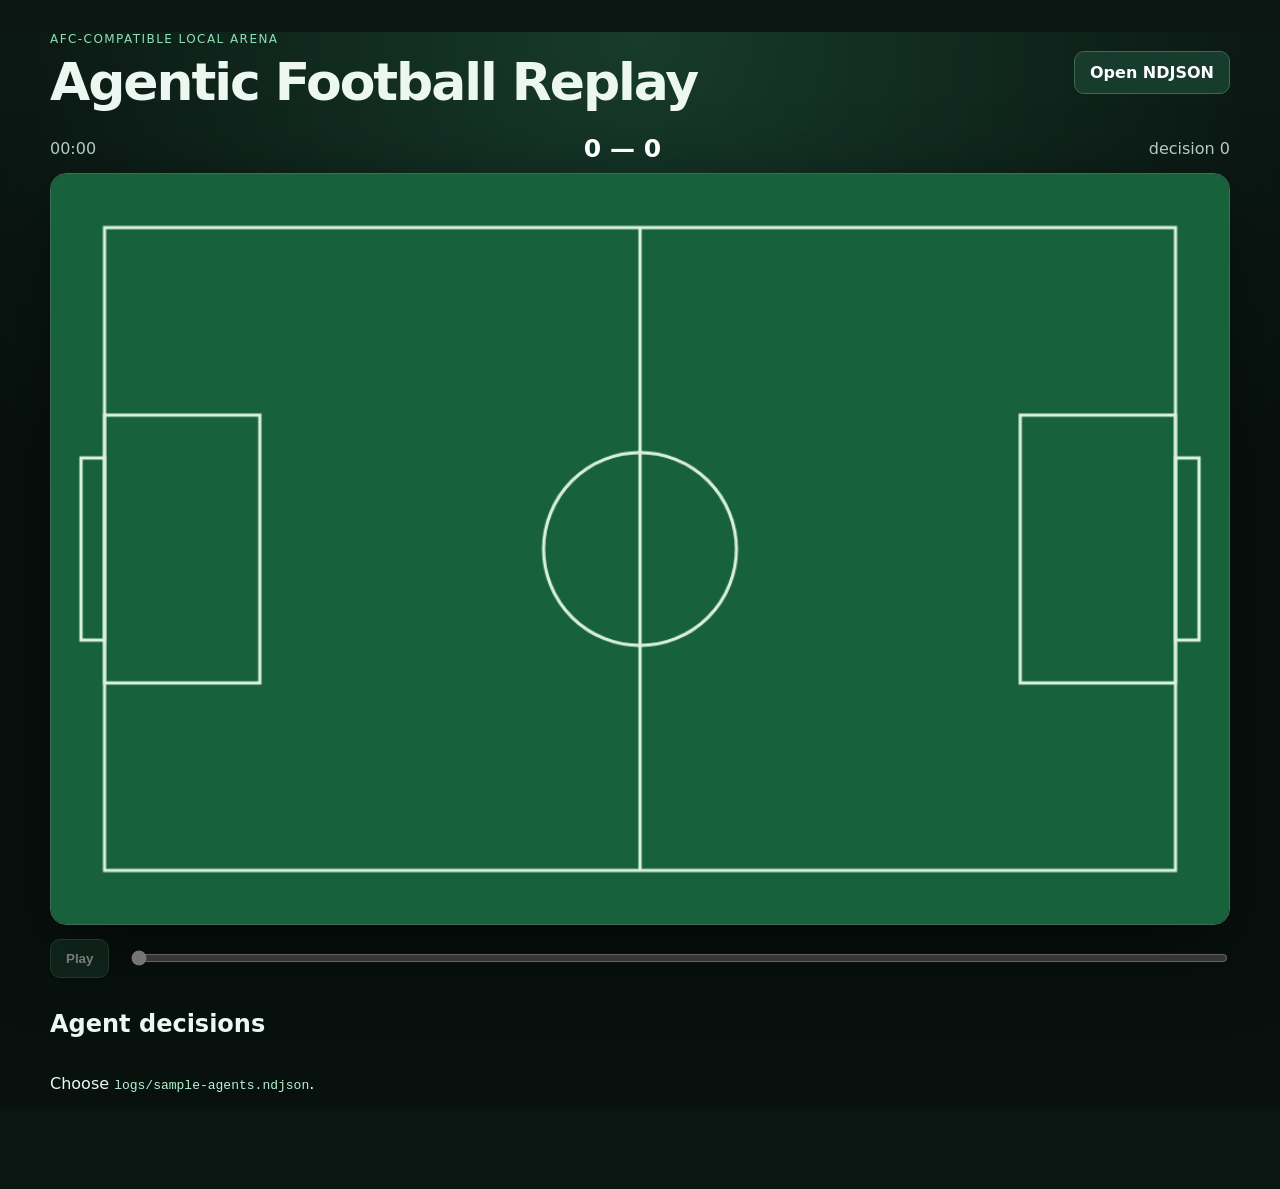
==== viewer/index.html @ 4b37fff6 "add agentic football training arena" ====
<!doctype html>
<html lang="en">
<head>
  <meta charset="utf-8">
  <meta name="viewport" content="width=device-width, initial-scale=1">
  <title>Agentic Football Replay</title>
  <link rel="stylesheet" href="style.css">
</head>
<body>
  <main>
    <header>
      <div>
        <p class="eyebrow">AFC-compatible local arena</p>
        <h1>Agentic Football Replay</h1>
      </div>
      <label class="file">Open NDJSON<input id="file" type="file" accept=".ndjson,.jsonl"></label>
    </header>
    <section class="scorebar">
      <span id="clock">00:00</span>
      <strong><span id="homeScore">0</span> — <span id="awayScore">0</span></strong>
      <span id="tick">decision 0</span>
    </section>
    <canvas id="pitch" width="1100" height="700"></canvas>
    <section class="controls">
      <button id="play" disabled>Play</button>
      <input id="range" type="range" min="0" max="0" value="0" disabled>
    </section>
    <section>
      <h2>Agent decisions</h2>
      <div id="decisions" class="grid"><p>Choose <code>logs/sample-agents.ndjson</code>.</p></div>
    </section>
  </main>
  <script src="app.js"></script>
</body>
</html>
---- viewer/style.css ----
:root { color-scheme: dark; font-family: Inter, ui-sans-serif, system-ui, sans-serif; background:#0b1512; color:#edf7f1; }
* { box-sizing:border-box; }
body { margin:0; background:radial-gradient(circle at top,#173b2c,#08110e 60%); }
main { width:min(1180px,calc(100% - 32px)); margin:32px auto 80px; }
header,.scorebar,.controls { display:flex; align-items:center; justify-content:space-between; gap:20px; }
h1 { margin:0; font-size:clamp(28px,5vw,52px); letter-spacing:-.04em; }
h2 { margin-top:32px; }
.eyebrow { margin:0 0 6px; color:#8ee0b5; text-transform:uppercase; letter-spacing:.12em; font-size:12px; }
.file,button { cursor:pointer; border:1px solid #3b6b55; background:#173b2c; color:#fff; border-radius:10px; padding:11px 15px; font-weight:700; }
.file input { display:none; }
.scorebar { margin:22px 0 10px; font-variant-numeric:tabular-nums; color:#b5ccbf; }
.scorebar strong { color:white; font-size:25px; }
canvas { display:block; width:100%; height:auto; border:1px solid #416b57; border-radius:16px; box-shadow:0 24px 80px #0008; }
.controls { margin-top:14px; }
.controls input { flex:1; accent-color:#7be0ab; }
button:disabled { opacity:.45; cursor:default; }
.grid { display:grid; grid-template-columns:repeat(auto-fit,minmax(190px,1fr)); gap:10px; }
.card { background:#12231c; border:1px solid #28493a; border-radius:12px; padding:12px; }
.card.home { border-top:3px solid #63a6ff; }.card.away { border-top:3px solid #ff6d78; }
.card p { margin:5px 0; color:#a9c0b4; font-size:13px; }.card strong { color:#fff; }
.ok { color:#7be0ab; }.bad { color:#ff8992; }
code { color:#b5f3d0; }
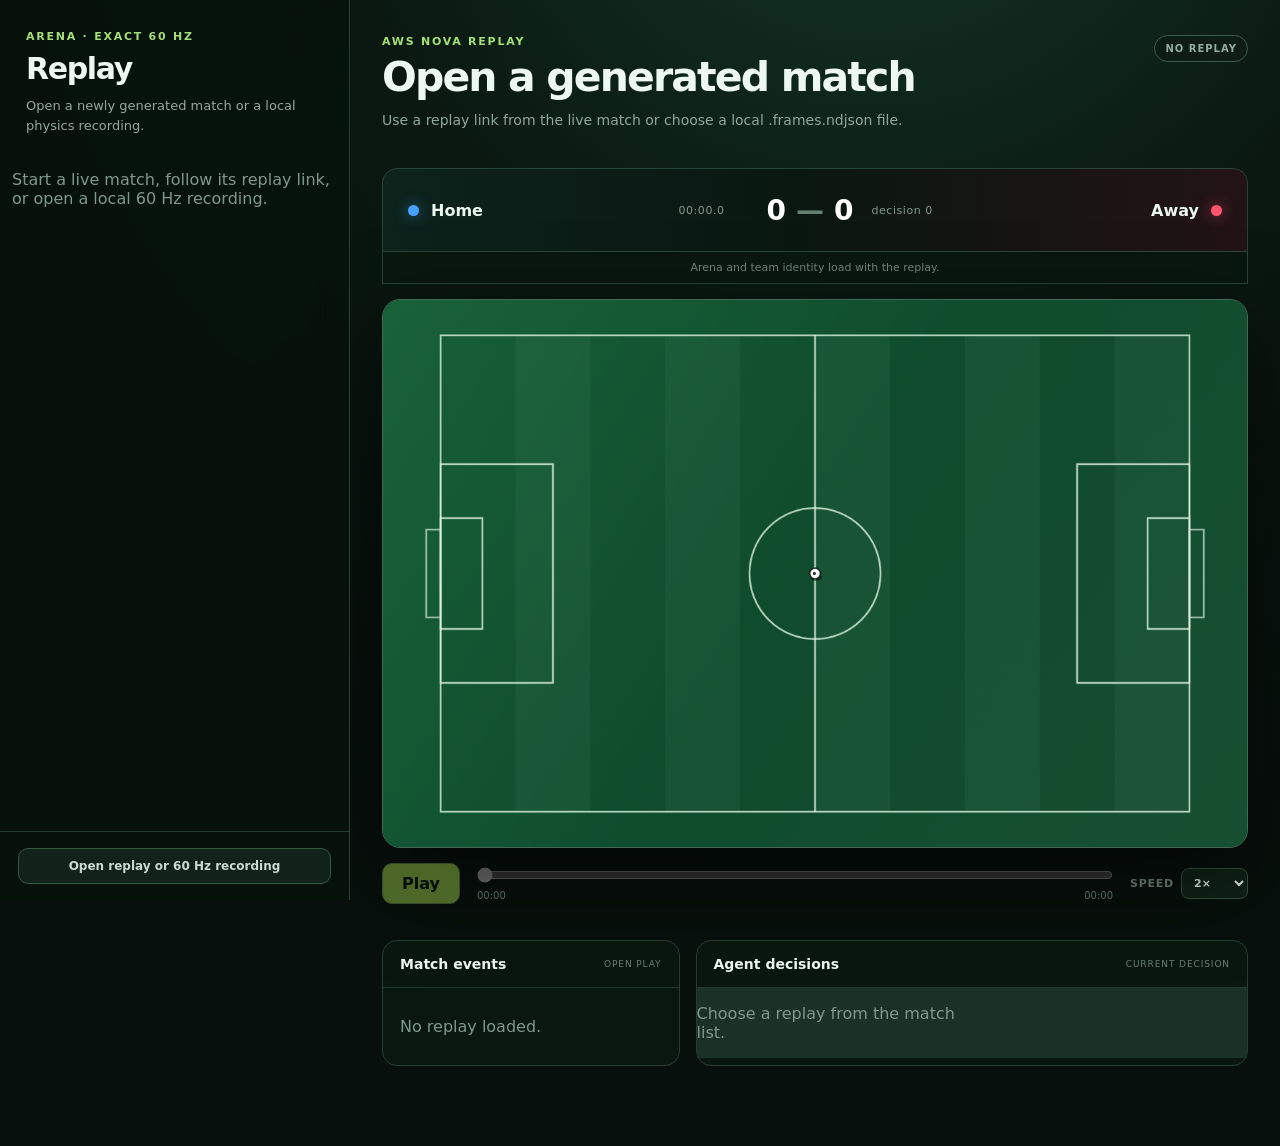
==== commit 8bbee9d1: "Add remote Nova team workshop baseline" ====
--- a/viewer/index.html
+++ b/viewer/index.html
@@ -3,33 +3,31 @@
 <head>
   <meta charset="utf-8">
   <meta name="viewport" content="width=device-width, initial-scale=1">
-  <title>Agentic Football Replay</title>
+  <meta name="theme-color" content="#07130e">
+  <title>Tiki Taka — Replay</title>
+  <link rel="icon" href="/favicon.ico">
   <link rel="stylesheet" href="style.css">
 </head>
 <body>
-  <main>
-    <header>
-      <div>
-        <p class="eyebrow">AFC-compatible local arena</p>
-        <h1>Agentic Football Replay</h1>
+  <div class="app-shell">
+    <aside class="replay-library" aria-label="Match replay">
+      <div class="library-heading">
+        <p class="eyebrow">Arena · exact 60 Hz</p>
+        <h1>Replay</h1>
+        <p class="library-intro">Open a newly generated match or a local physics recording.</p>
       </div>
-      <label class="file">Open NDJSON<input id="file" type="file" accept=".ndjson,.jsonl"></label>
-    </header>
-    <section class="scorebar">
-      <span id="clock">00:00</span>
-      <strong><span id="homeScore">0</span> — <span id="awayScore">0</span></strong>
-      <span id="tick">decision 0</span>
-    </section>
-    <canvas id="pitch" width="1100" height="700"></canvas>
-    <section class="controls">
-      <button id="play" disabled>Play</button>
-      <input id="range" type="range" min="0" max="0" value="0" disabled>
-    </section>
-    <section>
-      <h2>Agent decisions</h2>
-      <div id="decisions" class="grid"><p>Choose <code>logs/sample-agents.ndjson</code>.</p></div>
-    </section>
-  </main>
-  <script src="app.js"></script>
+      <nav id="replayList" class="replay-list" aria-live="polite"></nav>
+      <div class="library-footer"><label class="file">Open replay or 60 Hz recording<input id="file" type="file" accept=".ndjson,.jsonl"></label></div>
+    </aside>
+    <main class="replay-stage">
+      <header class="stage-heading"><div><p id="matchKicker" class="eyebrow">AWS Nova replay</p><h2 id="matchTitle">Open a generated match</h2><p id="matchReason" class="match-reason">Use the link produced after a live match or open a local recording.</p></div><span id="playbackState" class="status-pill">Ready</span></header>
+      <section class="scoreboard" aria-label="Match score"><div class="team home-team"><span class="team-dot"></span><strong id="homeName">Home</strong></div><div class="score-lockup"><span id="clock">00:00.0</span><strong><span id="homeScore">0</span><span class="score-separator">—</span><span id="awayScore">0</span></strong><span id="tick">decision 0</span></div><div class="team away-team"><strong id="awayName">Away</strong><span class="team-dot"></span></div></section>
+      <p id="metadata" class="metadata">Arena and team identity load with the replay.</p>
+      <div class="pitch-frame"><canvas id="pitch" width="1200" height="760" aria-label="Animated football match replay"></canvas><button id="canvasPlay" class="canvas-play" type="button" aria-label="Play replay" disabled>▶</button></div>
+      <section class="transport" aria-label="Replay controls"><button id="play" class="play-button" type="button" disabled>Play</button><div class="timeline-wrap"><input id="range" aria-label="Replay position" type="range" min="0" max="0" step="0.01" value="0" disabled><div class="timeline-labels"><span id="elapsed">00:00</span><span id="duration">00:00</span></div></div><label class="speed-control">Speed<select id="speed" aria-label="Playback speed"><option value="0.5">0.5×</option><option value="1">1×</option><option value="2" selected>2×</option><option value="4">4×</option></select></label></section>
+      <section class="match-detail"><article class="event-panel"><div class="section-title"><h3>Match events</h3><span id="playMode">OPEN PLAY</span></div><div id="events" class="event-feed"><p class="muted">No replay loaded.</p></div></article><article class="decision-panel"><div class="section-title"><h3>Agent decisions</h3><span>Current decision</span></div><div id="decisions" class="decision-grid"><p class="muted">Choose a replay from the match list.</p></div></article></section>
+    </main>
+  </div>
+  <script src="app.js?v=20260825-portable-recording"></script>
 </body>
 </html>
--- a/viewer/style.css
+++ b/viewer/style.css
@@ -1,22 +1,179 @@
-:root { color-scheme: dark; font-family: Inter, ui-sans-serif, system-ui, sans-serif; background:#0b1512; color:#edf7f1; }
-* { box-sizing:border-box; }
-body { margin:0; background:radial-gradient(circle at top,#173b2c,#08110e 60%); }
-main { width:min(1180px,calc(100% - 32px)); margin:32px auto 80px; }
-header,.scorebar,.controls { display:flex; align-items:center; justify-content:space-between; gap:20px; }
-h1 { margin:0; font-size:clamp(28px,5vw,52px); letter-spacing:-.04em; }
-h2 { margin-top:32px; }
-.eyebrow { margin:0 0 6px; color:#8ee0b5; text-transform:uppercase; letter-spacing:.12em; font-size:12px; }
-.file,button { cursor:pointer; border:1px solid #3b6b55; background:#173b2c; color:#fff; border-radius:10px; padding:11px 15px; font-weight:700; }
-.file input { display:none; }
-.scorebar { margin:22px 0 10px; font-variant-numeric:tabular-nums; color:#b5ccbf; }
-.scorebar strong { color:white; font-size:25px; }
-canvas { display:block; width:100%; height:auto; border:1px solid #416b57; border-radius:16px; box-shadow:0 24px 80px #0008; }
-.controls { margin-top:14px; }
-.controls input { flex:1; accent-color:#7be0ab; }
-button:disabled { opacity:.45; cursor:default; }
-.grid { display:grid; grid-template-columns:repeat(auto-fit,minmax(190px,1fr)); gap:10px; }
-.card { background:#12231c; border:1px solid #28493a; border-radius:12px; padding:12px; }
-.card.home { border-top:3px solid #63a6ff; }.card.away { border-top:3px solid #ff6d78; }
-.card p { margin:5px 0; color:#a9c0b4; font-size:13px; }.card strong { color:#fff; }
-.ok { color:#7be0ab; }.bad { color:#ff8992; }
-code { color:#b5f3d0; }
+:root {
+  color-scheme: dark;
+  font-family: Inter, ui-sans-serif, system-ui, -apple-system, BlinkMacSystemFont, "Segoe UI", sans-serif;
+  background: #07100c;
+  color: #edf8f1;
+  font-synthesis: none;
+}
+
+* { box-sizing: border-box; }
+html { min-width: 320px; background: #07100c; }
+body { margin: 0; min-height: 100vh; background: radial-gradient(circle at 68% -20%, #173a29 0, #0a1811 34%, #07100c 68%); }
+button, input, select { font: inherit; }
+button, select, .file { cursor: pointer; }
+button:focus-visible, input:focus-visible, select:focus-visible, .file:focus-within { outline: 2px solid #d3ff64; outline-offset: 3px; }
+.sr-only { position: absolute; width: 1px; height: 1px; padding: 0; margin: -1px; overflow: hidden; clip: rect(0,0,0,0); white-space: nowrap; border: 0; }
+.muted { color: #7f998c; }
+.eyebrow { margin: 0 0 8px; color: #a6df77; text-transform: uppercase; letter-spacing: .16em; font-size: 11px; font-weight: 800; }
+
+.app-shell { display: grid; grid-template-columns: 350px minmax(0, 1fr); min-height: 100vh; }
+.replay-library { position: sticky; top: 0; height: 100vh; display: flex; flex-direction: column; border-right: 1px solid #264134; background: rgba(7, 18, 13, .9); backdrop-filter: blur(18px); z-index: 4; }
+.library-heading { padding: 30px 26px 18px; }
+.library-heading h1 { margin: 0; font-size: 30px; letter-spacing: -.045em; }
+.library-intro { margin: 10px 0 0; color: #95aa9f; font-size: 13px; line-height: 1.55; }
+.search { padding: 0 18px 16px; }
+.search input { width: 100%; border: 1px solid #294638; border-radius: 11px; background: #0c1c14; color: #eef9f2; padding: 11px 13px; font-size: 13px; }
+.search input::placeholder { color: #6f897c; }
+.replay-list { flex: 1; overflow: auto; padding: 0 12px 24px; scrollbar-color: #345744 transparent; scrollbar-width: thin; }
+.replay-group { margin: 0 0 17px; }
+.replay-group h2 { margin: 0 8px 8px; color: #7f998c; font-size: 10px; letter-spacing: .11em; text-transform: uppercase; }
+.replay-item { width: 100%; display: grid; grid-template-columns: minmax(0,1fr) auto; gap: 8px; align-items: center; border: 1px solid transparent; border-radius: 11px; padding: 10px 11px; text-align: left; color: #c9d8d0; background: transparent; transition: border-color .15s, background .15s, color .15s; }
+.replay-item:hover { background: #10251a; color: white; }
+.replay-item.active { border-color: #527a43; color: white; background: linear-gradient(110deg, #17351f, #12271c); box-shadow: inset 3px 0 #b6ee56; }
+.replay-item span:first-child { overflow: hidden; text-overflow: ellipsis; white-space: nowrap; font-size: 12px; font-weight: 700; }
+.replay-item .watch { color: #7e9b8c; font-size: 10px; text-transform: uppercase; letter-spacing: .08em; }
+.replay-item.active .watch { color: #cfff73; }
+.library-footer { border-top: 1px solid #233b30; padding: 16px 18px; }
+.file { display: block; width: 100%; border: 1px solid #365944; border-radius: 10px; padding: 10px 12px; text-align: center; color: #c9dbd1; background: #102219; font-size: 12px; font-weight: 750; }
+.file:hover { border-color: #79a95b; color: white; }
+.file input { display: none; }
+
+.replay-stage { width: min(1240px, calc(100% - 64px)); margin: 0 auto; padding: 35px 0 80px; }
+.stage-heading { min-height: 92px; display: flex; align-items: flex-start; justify-content: space-between; gap: 30px; }
+.stage-heading h2 { margin: 0; font-size: clamp(27px, 3.2vw, 46px); letter-spacing: -.045em; line-height: 1.05; }
+.match-reason { max-width: 830px; min-height: 40px; margin: 11px 0 0; color: #91a79b; line-height: 1.5; font-size: 14px; }
+.status-pill { flex: 0 0 auto; border: 1px solid #3d5c4b; border-radius: 100px; padding: 7px 10px; color: #94ad9f; background: #0d1d15; text-transform: uppercase; letter-spacing: .1em; font-size: 10px; font-weight: 800; }
+.status-pill.playing { border-color: #7aaa52; color: #d5ff85; box-shadow: 0 0 24px #92e24c22; }
+
+.scoreboard { display: grid; grid-template-columns: 1fr auto 1fr; align-items: center; min-height: 84px; margin-top: 18px; border: 1px solid #294438; border-radius: 15px 15px 0 0; background: linear-gradient(90deg, #0d231c, #0a1711 48%, #231316); overflow: hidden; }
+.team { min-width: 0; display: flex; align-items: center; gap: 12px; padding: 0 25px; font-size: clamp(12px, 1.25vw, 16px); }
+.team strong { overflow: hidden; text-overflow: ellipsis; white-space: nowrap; }
+.away-team { justify-content: flex-end; text-align: right; }
+.team-dot { width: 11px; height: 11px; flex: 0 0 auto; border-radius: 50%; background: #48a1ff; box-shadow: 0 0 14px #48a1ff88; }
+.away-team .team-dot { background: #ff5570; box-shadow: 0 0 14px #ff557088; }
+.score-lockup { display: grid; grid-template-columns: 70px auto 80px; align-items: center; gap: 18px; color: #83998d; font-variant-numeric: tabular-nums; font-size: 11px; letter-spacing: .05em; }
+.score-lockup > strong { color: white; font-size: 28px; letter-spacing: 0; white-space: nowrap; }
+.score-separator { padding: 0 10px; color: #638071; }
+.metadata { margin: 0; border: solid #294438; border-width: 0 1px 1px; padding: 9px 18px; color: #6f897c; background: #091710; text-align: center; font-size: 11px; }
+
+.pitch-frame { position: relative; margin-top: 15px; overflow: hidden; border: 1px solid #416854; border-radius: 18px; background: #123e27; box-shadow: 0 30px 90px #0009; }
+canvas { display: block; width: 100%; height: auto; aspect-ratio: 1200 / 760; }
+.canvas-play { position: absolute; inset: 50% auto auto 50%; width: 68px; height: 68px; transform: translate(-50%, -50%); border: 1px solid #d6ff9e88; border-radius: 50%; color: #efffd4; background: #07130dcc; backdrop-filter: blur(8px); font-size: 23px; padding-left: 5px; box-shadow: 0 10px 45px #0009; transition: opacity .2s, transform .2s; }
+.canvas-play:hover { transform: translate(-50%, -50%) scale(1.06); }
+.canvas-play.hidden { opacity: 0; pointer-events: none; }
+.canvas-play:disabled { opacity: 0; }
+
+.transport { display: flex; align-items: center; gap: 17px; margin-top: 15px; }
+.play-button { min-width: 78px; border: 1px solid #77a850; border-radius: 10px; padding: 10px 15px; color: #07100c; background: #b6ee56; font-weight: 850; }
+.play-button:hover { background: #c8ff69; }
+.play-button:disabled { opacity: .4; cursor: default; }
+.timeline-wrap { flex: 1; }
+.timeline-wrap input { width: 100%; margin: 0; accent-color: #b6ee56; }
+.timeline-labels { display: flex; justify-content: space-between; margin-top: 3px; color: #688075; font-size: 10px; font-variant-numeric: tabular-nums; }
+.speed-control { display: flex; align-items: center; gap: 7px; color: #758e81; font-size: 11px; text-transform: uppercase; letter-spacing: .07em; font-weight: 800; }
+.speed-control select { border: 1px solid #345443; border-radius: 8px; padding: 7px 8px; color: #e6f2eb; background: #102219; }
+
+.match-detail { display: grid; grid-template-columns: minmax(260px, .7fr) minmax(0, 1.3fr); gap: 16px; margin-top: 36px; }
+.match-detail article { min-width: 0; border: 1px solid #263e32; border-radius: 15px; background: #0b1912cc; }
+.section-title { display: flex; justify-content: space-between; align-items: center; border-bottom: 1px solid #223a2e; padding: 15px 17px; }
+.section-title h3 { margin: 0; font-size: 14px; }
+.section-title span { color: #688176; font-size: 9px; letter-spacing: .1em; text-transform: uppercase; }
+.event-feed { max-height: 285px; overflow: auto; padding: 13px 17px; }
+.event { display: flex; gap: 10px; align-items: baseline; border-bottom: 1px solid #162a20; padding: 7px 0; font-size: 11px; }
+.event:last-child { border: 0; }
+.event-type { color: #d8e8df; font-weight: 750; }
+.event-detail { color: #718b7e; }
+.decision-grid { display: grid; grid-template-columns: repeat(2, minmax(0,1fr)); gap: 1px; background: #1b3026; }
+.decision-card { min-width: 0; padding: 11px 13px; background: #0c1b14; }
+.decision-card header { display: flex; align-items: center; justify-content: space-between; gap: 9px; }
+.decision-card strong { overflow: hidden; text-overflow: ellipsis; white-space: nowrap; font-size: 10px; }
+.decision-card .player { color: #72b5ff; }
+.decision-card.away .player { color: #ff8090; }
+.decision-card code { display: block; margin-top: 5px; overflow: hidden; color: #c9ff79; text-overflow: ellipsis; font-size: 10px; }
+.latency { color: #648073; font-size: 9px; font-variant-numeric: tabular-nums; }
+.bad { color: #ff8992 !important; }
+
+@media (max-width: 1050px) {
+  .app-shell { grid-template-columns: 285px minmax(0,1fr); }
+  .replay-stage { width: min(100% - 34px, 1100px); }
+  .score-lockup { grid-template-columns: auto; gap: 2px; justify-items: center; padding: 7px 0; }
+  .score-lockup > span { font-size: 9px; }
+}
+
+@media (max-width: 760px) {
+  .app-shell { display: block; }
+  .replay-library { position: relative; height: auto; border: 0; border-bottom: 1px solid #294438; }
+  .library-heading { padding: 23px 18px 13px; }
+  .replay-list { max-height: 290px; }
+  .replay-stage { width: calc(100% - 24px); padding: 24px 0 60px; }
+  .stage-heading { display: block; }
+  .status-pill { display: inline-block; margin-top: 13px; }
+  .scoreboard { grid-template-columns: minmax(0,1fr) auto minmax(0,1fr); }
+  .team { padding: 0 10px; }
+  .team-dot { display: none; }
+  .score-lockup { padding: 7px 5px; }
+  .match-detail { grid-template-columns: 1fr; }
+  .transport { flex-wrap: wrap; }
+  .timeline-wrap { order: 3; flex-basis: 100%; }
+}
+
+/* Root live-match experience. The replay viewer remains available at /viewer/. */
+.live-shell { display: grid; grid-template-columns: 360px minmax(0, 1fr); min-height: 100vh; }
+.match-builder { position: sticky; top: 0; height: 100vh; display: flex; flex-direction: column; border-right: 1px solid #264134; background: rgba(7,18,13,.94); overflow: hidden; }
+.builder-heading { padding: 30px 26px 20px; }
+.builder-heading h1 { margin: 0; font-size: 36px; letter-spacing: -.05em; }
+.builder-heading > p:last-child { margin: 11px 0 0; color: #91a79b; font-size: 13px; line-height: 1.55; }
+.team-picker { display: grid; gap: 10px; padding: 0 20px 20px; }
+.team-picker label { display: grid; gap: 6px; color: #769083; font-size: 10px; font-weight: 800; letter-spacing: .1em; text-transform: uppercase; }
+.team-picker select, .team-picker input { width: 100%; border: 1px solid #345443; border-radius: 10px; padding: 11px 12px; color: #edf8f1; background: #102219; font-size: 13px; font-weight: 750; text-transform: none; letter-spacing: 0; }
+.side-picker { display: grid; grid-template-columns: minmax(0, 1fr) minmax(0, .78fr); gap: 8px; padding: 11px; border: 1px solid #254535; border-radius: 14px; background: #0a1b12; }
+.side-picker .side-label { grid-column: 1 / -1; color: #a6d56b; font-size: 10px; font-weight: 900; letter-spacing: .14em; text-transform: uppercase; }
+.away-picker .side-label { color: #ff8798; }
+.swap-button { justify-self: center; border: 0; color: #8eaa9b; background: transparent; font-size: 11px; }
+.swap-button:hover { color: #d3ff64; }
+.start-match { border: 1px solid #83bd4f; border-radius: 11px; padding: 12px 14px; color: #07100c; background: #b6ee56; font-weight: 850; }
+.start-match:hover { background: #c9ff70; }
+.start-match:disabled { opacity: .48; cursor: wait; }
+.catalog-heading { display: flex; justify-content: space-between; padding: 13px 22px 9px; border-top: 1px solid #223a2e; color: #789184; font-size: 10px; text-transform: uppercase; letter-spacing: .1em; }
+.team-catalog { flex: 1; overflow: auto; padding: 0 12px 16px; }
+.team-card { position: relative; margin: 5px 0; border: 1px solid #233d30; border-radius: 11px; padding: 10px 11px; background: #0b1a12; }
+.team-card::before, .team-card::after { position: absolute; top: 9px; width: 5px; height: 5px; border-radius: 50%; content: ''; opacity: 0; }
+.team-card::before { left: -3px; background: #48a1ff; box-shadow: 0 0 10px #48a1ff; }
+.team-card::after { right: -3px; background: #ff5570; box-shadow: 0 0 10px #ff5570; }
+.team-card.selected-home::before, .team-card.selected-away::after { opacity: 1; }
+.team-card > div { display: flex; justify-content: space-between; gap: 8px; }
+.team-card strong { font-size: 11px; }
+.team-card span { color: #a4d877; font-size: 9px; }
+.team-card p { margin: 5px 0 0; color: #71887c; font-size: 10px; line-height: 1.4; }
+.builder-footer { border-top: 1px solid #233b30; padding: 15px 20px; }
+.builder-footer a { color: #a9c8b8; font-size: 11px; text-decoration: none; }
+.builder-footer a:hover { color: #d3ff64; }
+.live-stage { width: min(1240px, calc(100% - 64px)); margin: 0 auto; padding: 35px 0 70px; }
+.live-heading { min-height: 105px; }
+.live-heading .match-reason a { color: #c8ff69; }
+.live-metadata { display: grid; grid-template-columns: repeat(4, 1fr); border: solid #294438; border-width: 0 1px 1px; background: #091710; }
+.live-metadata span { padding: 10px 14px; border-right: 1px solid #223a2e; color: #6f897c; text-align: center; font-size: 10px; }
+.live-metadata span:last-child { border-right: 0; }
+.live-metadata strong { color: #cfe1d7; font-variant-numeric: tabular-nums; }
+.live-metadata .no-interpolation { color: #b9ef70; font-weight: 800; text-transform: uppercase; letter-spacing: .08em; }
+.live-pitch { margin-top: 15px; }
+.pitch-prompt { position: absolute; inset: 50% auto auto 50%; display: grid; gap: 3px; min-width: 180px; transform: translate(-50%,-50%); border: 1px solid #d6ff9e55; border-radius: 14px; padding: 14px 20px; color: #8da397; background: #07130ddd; text-align: center; backdrop-filter: blur(8px); }
+.pitch-prompt strong { color: #efffd4; font-size: 14px; }
+.pitch-prompt span { font-size: 9px; text-transform: uppercase; letter-spacing: .12em; }
+.pitch-prompt.hidden { display: none; }
+.live-detail { margin-top: 24px; }
+.decision-placeholder { grid-column: 1 / -1; margin: 0; padding: 20px; background: #0c1b14; }
+
+@media (max-width: 1000px) {
+  .live-shell { grid-template-columns: 300px minmax(0,1fr); }
+  .live-stage { width: calc(100% - 32px); }
+  .live-metadata { grid-template-columns: repeat(2, 1fr); }
+}
+
+@media (max-width: 760px) {
+  .live-shell { display: block; }
+  .match-builder { position: relative; height: auto; border-right: 0; }
+  .team-catalog { display: grid; grid-template-columns: repeat(2,minmax(0,1fr)); max-height: 310px; }
+  .live-stage { width: calc(100% - 24px); padding-top: 24px; }
+  .live-metadata span { padding: 8px 5px; }
+}
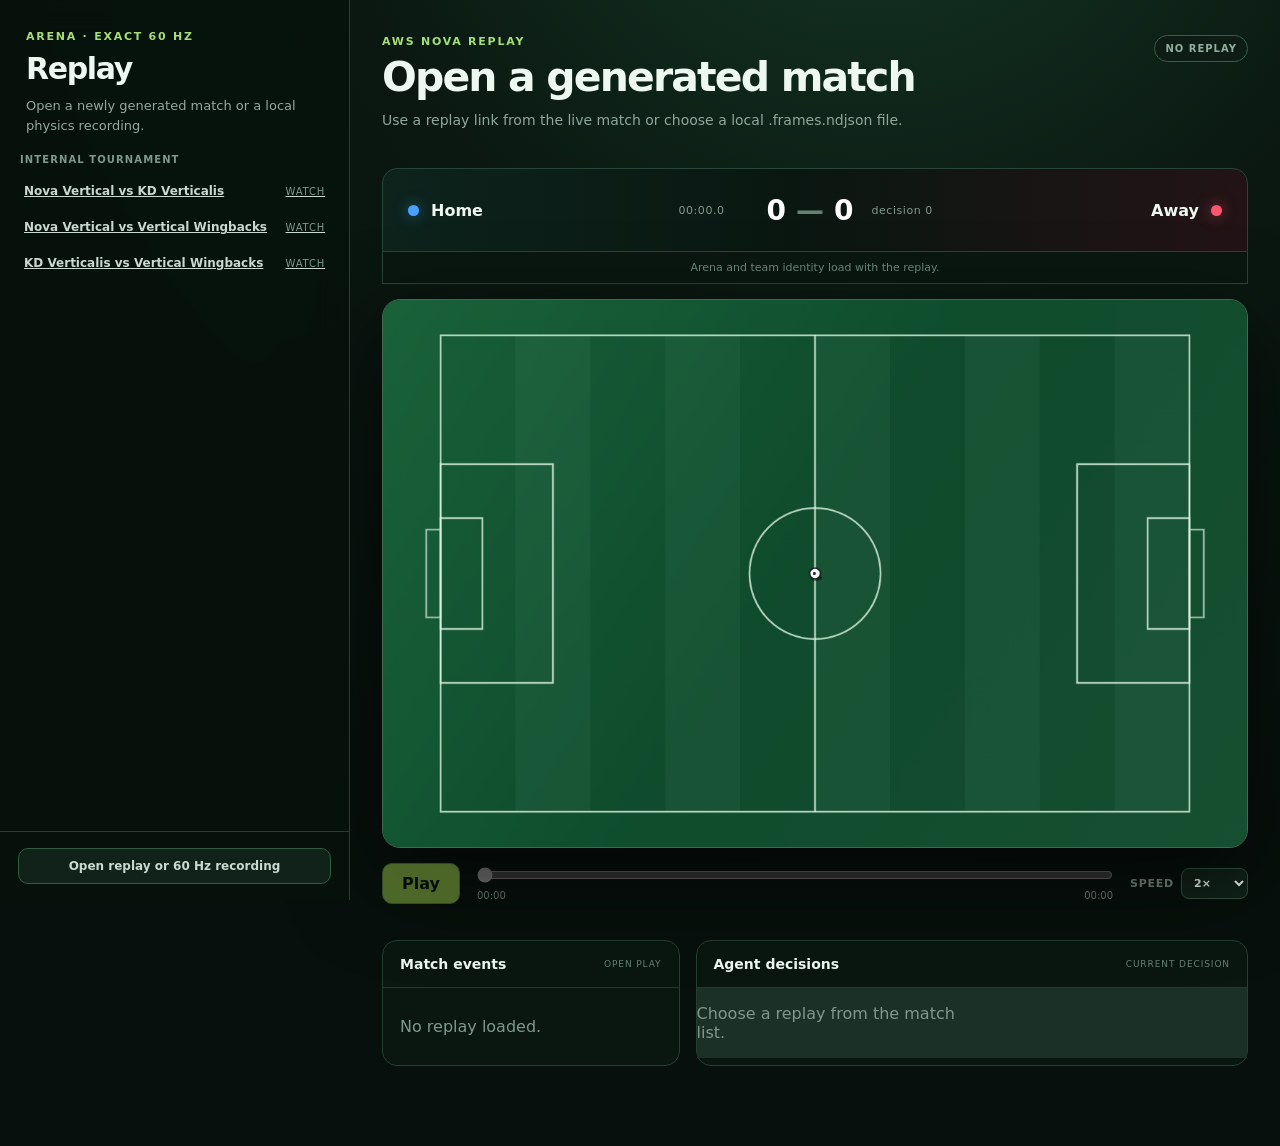
==== commit 96d98ab8: "Add internal tournament replays to viewer" ====
--- a/viewer/index.html
+++ b/viewer/index.html
@@ -28,6 +28,6 @@
       <section class="match-detail"><article class="event-panel"><div class="section-title"><h3>Match events</h3><span id="playMode">OPEN PLAY</span></div><div id="events" class="event-feed"><p class="muted">No replay loaded.</p></div></article><article class="decision-panel"><div class="section-title"><h3>Agent decisions</h3><span>Current decision</span></div><div id="decisions" class="decision-grid"><p class="muted">Choose a replay from the match list.</p></div></article></section>
     </main>
   </div>
-  <script src="app.js?v=20260825-portable-recording"></script>
+  <script src="app.js?v=20260825-internal-tournament"></script>
 </body>
 </html>
--- a/viewer/style.css
+++ b/viewer/style.css
@@ -126,6 +126,7 @@
 .team-picker { display: grid; gap: 10px; padding: 0 20px 20px; }
 .team-picker label { display: grid; gap: 6px; color: #769083; font-size: 10px; font-weight: 800; letter-spacing: .1em; text-transform: uppercase; }
 .team-picker select, .team-picker input { width: 100%; border: 1px solid #345443; border-radius: 10px; padding: 11px 12px; color: #edf8f1; background: #102219; font-size: 13px; font-weight: 750; text-transform: none; letter-spacing: 0; }
+.team-picker select:disabled { cursor: default; opacity: 1; color: #b7d6c4; background: #0b1b13; }
 .side-picker { display: grid; grid-template-columns: minmax(0, 1fr) minmax(0, .78fr); gap: 8px; padding: 11px; border: 1px solid #254535; border-radius: 14px; background: #0a1b12; }
 .side-picker .side-label { grid-column: 1 / -1; color: #a6d56b; font-size: 10px; font-weight: 900; letter-spacing: .14em; text-transform: uppercase; }
 .away-picker .side-label { color: #ff8798; }
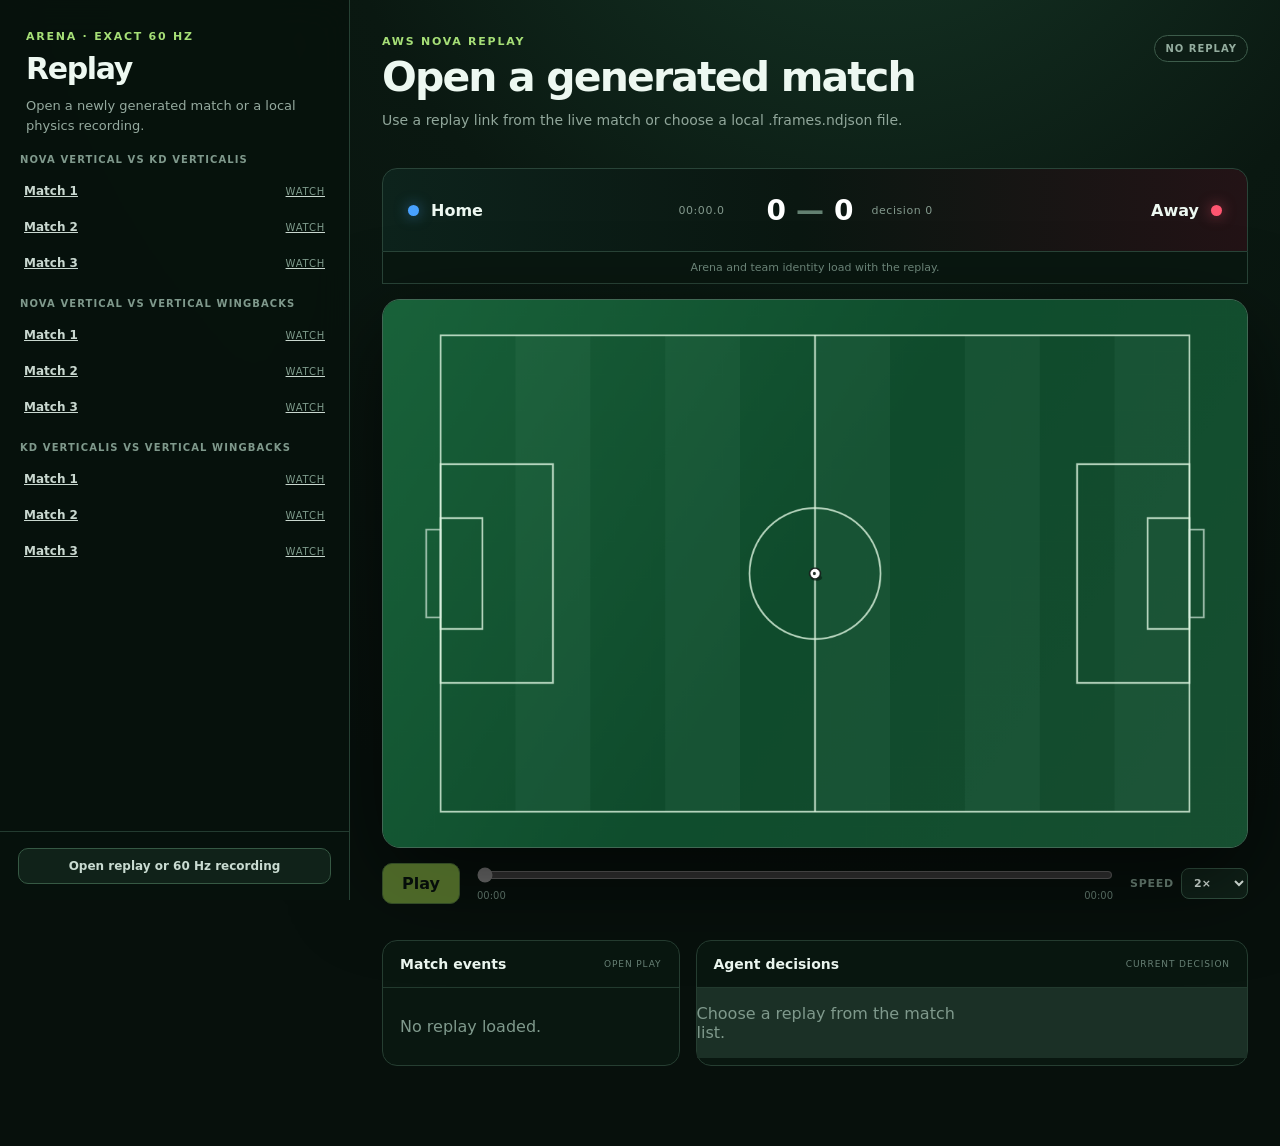
==== commit d2378fd8: "Expand internal tournament to three-match series" ====
--- a/viewer/index.html
+++ b/viewer/index.html
@@ -28,6 +28,6 @@
       <section class="match-detail"><article class="event-panel"><div class="section-title"><h3>Match events</h3><span id="playMode">OPEN PLAY</span></div><div id="events" class="event-feed"><p class="muted">No replay loaded.</p></div></article><article class="decision-panel"><div class="section-title"><h3>Agent decisions</h3><span>Current decision</span></div><div id="decisions" class="decision-grid"><p class="muted">Choose a replay from the match list.</p></div></article></section>
     </main>
   </div>
-  <script src="app.js?v=20260825-internal-tournament"></script>
+  <script src="app.js?v=20260825-tournament-series"></script>
 </body>
 </html>
